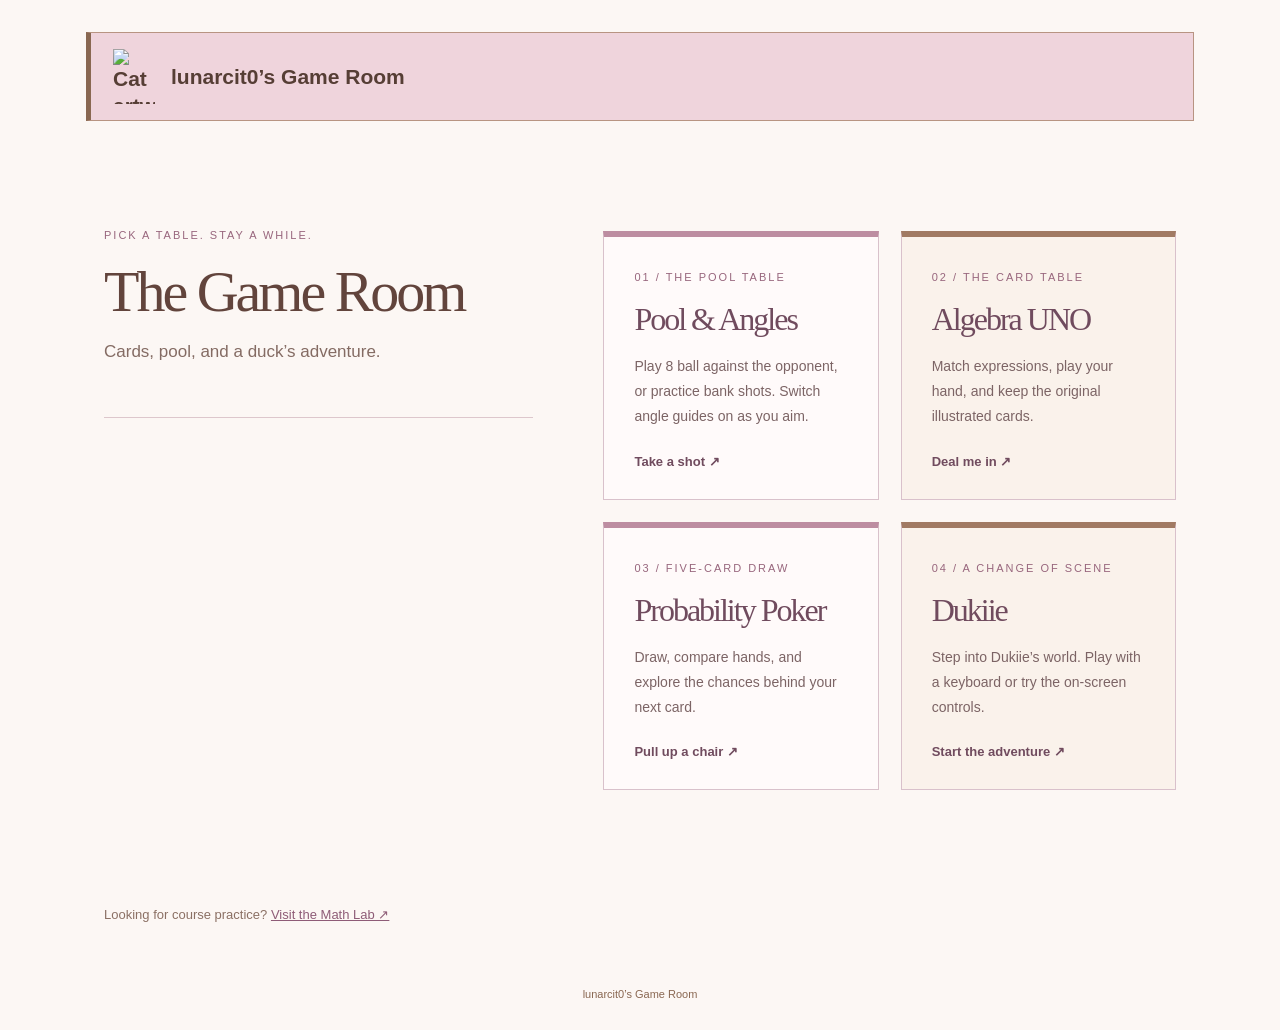
==== index.html @ a86b3151 "Add files via upload" ====
<!doctype html><html lang="en"><head><meta charset="utf-8"><meta name="viewport" content="width=device-width,initial-scale=1"><title>lunarcit0’s Game Room</title><meta name="description" content="Play pool, Algebra UNO, Probability Poker, and Dukiie."><link rel="stylesheet" href="style.css?v=compact-table-1"><link rel="stylesheet" href="game-room.css"></head><body class="home-page"><header><a href="./" class="brand"><img class="brand-cat" src="assets/louis-wain-cat.jpg" width="42" height="55" alt="Cat artwork by Louis Wain"> lunarcit0’s Game Room</a></header><main class="game-room"><section class="room-intro"><span class="room-kicker">PICK A TABLE. STAY A WHILE.</span><h1>The Game Room</h1><p>Cards, pool, and a duck’s adventure.</p></section><section class="room-games" aria-label="Choose a game"><a href="pool.html"><span class="room-number">01 / THE POOL TABLE</span><h2>Pool & Angles</h2><p>Play 8 ball against the opponent, or practice bank shots. Switch angle guides on as you aim.</p><span class="room-enter">Take a shot ↗</span></a><a href="algebra-uno.html"><span class="room-number">02 / THE CARD TABLE</span><h2>Algebra UNO</h2><p>Match expressions, play your hand, and keep the original illustrated cards.</p><span class="room-enter">Deal me in ↗</span></a><a href="poker.html"><span class="room-number">03 / FIVE-CARD DRAW</span><h2>Probability Poker</h2><p>Draw, compare hands, and explore the chances behind your next card.</p><span class="room-enter">Pull up a chair ↗</span></a><a href="dukiie.html"><span class="room-number">04 / A CHANGE OF SCENE</span><h2>Dukiie</h2><p>Step into Dukiie’s world. Play with a keyboard or try the on-screen controls.</p><span class="room-enter">Start the adventure ↗</span></a></section><p class="room-learning">Looking for course practice? <a href="https://modulo-quest-mariana.ablepearl128.chatgpt.site">Visit the Math Lab ↗</a></p></main><footer>lunarcit0’s Game Room</footer></body></html>
---- style.css ----
:root{--ink:#3f3039;--muted:#7a6872;--green:#92536f;--yellow:#efc961;--cream:#fcf7f9;--line:#eadce2}*{box-sizing:border-box}body{margin:0;background:var(--cream);color:var(--ink);font-family:Arial,sans-serif}header{max-width:1180px;margin:auto;padding:32px 36px;display:flex;align-items:center;justify-content:space-between}.brand{display:flex;align-items:center;gap:12px;font-weight:700;font-size:21px;text-decoration:none;color:var(--ink)}.logo{display:grid;place-items:center;width:38px;height:38px;border-radius:12px;background:var(--green);color:white;font-size:26px}.pill,.eyebrow,.mini{font-size:10px;letter-spacing:1.8px;font-weight:700}.pill{border:1px solid var(--line);padding:11px 16px;border-radius:30px;color:var(--muted)}main{max-width:1110px;margin:42px auto 64px;padding:0 36px;display:grid;grid-template-columns:0.9fr 1.2fr;gap:70px;align-items:start}.eyebrow{color:var(--green)}h1{font-family:Georgia,serif;font-size:76px;line-height:1.03;font-weight:400;letter-spacing:-3px;margin:24px 0}h1 em{color:var(--green)}.intro>p{color:var(--muted);line-height:1.7;font-size:17px}.lesson{margin-top:34px;padding:22px 25px;background:#f8e6ee;border-radius:16px;max-width:310px}.lesson p{line-height:1.6;font-size:16px}.lesson code{display:block;font-size:18px;color:var(--green);font-weight:700}.lesson small{display:block;margin-top:16px;color:var(--muted)}.footer-note{font-size:13px!important;margin-top:28px}.game{background:#fffef9;border:1px solid var(--line);border-radius:24px;box-shadow:0 18px 55px #3e232e08;overflow:hidden}.stats{display:flex;justify-content:space-between;padding:25px 30px}.stats div{display:grid;gap:9px}.mini{color:var(--muted)}.stats b{font-size:20px}.track{height:4px;background:#f0e5ea}.track div{height:100%;width:0;background:var(--green);transition:width .3s}.question-area{padding:30px}.level{display:inline-block;background:#f2e7ec;color:var(--green);padding:8px 12px;border-radius:20px;font-size:10px;letter-spacing:1px;font-weight:700}#prompt{color:var(--muted);margin:25px 0 10px}h2{font-family:Georgia,serif;font-size:54px;font-weight:400;margin:0 0 27px;letter-spacing:-2px}h2 span{font-family:Arial,sans-serif;font-size:24px;color:var(--muted);letter-spacing:0}label{font-size:12px;display:block;margin-bottom:10px;color:var(--muted)}.answer-row{display:flex;gap:12px}input{width:100px;min-width:0;border:1px solid #dfc8d3;border-radius:12px;background:white;padding:14px;font-size:26px;text-align:center;color:var(--ink)}button{cursor:pointer;border:0;border-radius:12px;padding:16px 21px;font-size:14px;font-weight:700;background:var(--green);color:white}.answer-row button{flex:1;display:flex;align-items:center;justify-content:space-between}button:hover{filter:brightness(1.08)}button:disabled{opacity:.5;cursor:default}input:focus-visible,button:focus-visible,a:focus-visible{outline:3px solid var(--yellow);outline-offset:3px}.tools{display:flex;align-items:center;justify-content:space-between;gap:8px;margin-top:14px}.tools span{color:var(--muted);font-size:10px}.text-button{background:transparent;color:var(--green);padding:8px 0;font-size:12px}#feedback{font-size:14px;line-height:1.6;margin-top:14px}#feedback:empty{display:none}#next,#restart{margin-top:18px;background:var(--yellow);color:var(--ink);width:100%}#visual{border-top:1px solid var(--line);padding:23px 30px;background:#f7eff2}.visual-header{display:flex;justify-content:space-between;gap:12px;align-items:center}#caption{font-size:11px;color:var(--muted)}#groups{display:flex;flex-wrap:wrap;gap:9px;margin-top:20px}.group{display:flex;flex-wrap:wrap;gap:5px;border:1px solid #d8b9c6;border-radius:9px;padding:8px;max-width:102px}.dot{width:10px;height:10px;border-radius:50%;background:#c58ca7}.leftover{border-color:#d4af48;background:#fbefc8}.leftover .dot{background:#b5841c}#equation{font-family:monospace;font-size:15px;margin:20px 0 8px}#congruence{color:var(--muted)}.card-foot{padding:18px 30px;border-top:1px solid var(--line);font-size:11px;color:var(--muted)}footer{text-align:center;color:var(--muted);font-size:11px;padding:0 20px 30px}[hidden]{display:none!important}@media(max-width:800px){header{padding:24px}.pill{display:none}main{margin-top:15px;padding:0 24px;grid-template-columns:1fr;gap:28px;max-width:560px}h1{font-size:60px}.intro>p{font-size:15px}.lesson{display:none}.footer-note{margin-bottom:0}.question-area{padding:24px}h2{font-size:48px}.stats{padding:22px 24px}.tools span{display:none}}

.topic-picker{padding:22px 30px 18px;border-bottom:1px solid var(--line)}.topic-picker label{font-size:10px;letter-spacing:1.5px;font-weight:700}.topic-picker select{width:100%;padding:12px;background:#fffef9;border:1px solid #dfc8d3;border-radius:9px;font:inherit;color:var(--ink)}.topic-picker small{display:block;margin-top:10px;color:var(--muted);font-size:11px}#choices{display:grid;gap:9px}#choices button{background:#f1e7eb;color:var(--ink);text-align:left;font-weight:400;line-height:1.5;padding:13px 16px;border:1px solid transparent}#choices button.correct{border-color:var(--green);background:#ebdce2}#choices button.wrong{border-color:#b35441;background:#f9e8e1}h2.concept{font-family:Arial,sans-serif;font-size:23px;line-height:1.5;letter-spacing:0;margin-bottom:23px}#answer.set-answer{width:160px;font-size:18px}.topic-picker select:focus-visible{outline:3px solid var(--yellow);outline-offset:3px}

.session-clock{display:flex;align-items:center;gap:14px;padding:16px 30px;background:#f2e7ec}.session-clock span{font-size:10px;letter-spacing:1.5px;color:var(--muted)}.session-clock b{font-variant-numeric:tabular-nums;font-size:20px}.session-clock button{margin-left:auto;background:transparent;color:var(--green);padding:5px 10px;font-size:12px}#concept-visual{padding:24px 30px;border-top:1px solid var(--line);background:#f7eff2}#concept-visual h3{font-size:11px;letter-spacing:1px;margin:0 0 18px;color:var(--green)}#concept-visual svg{width:100%;height:auto;display:block}#concept-visual table{width:100%;border-collapse:collapse;font-size:13px;text-align:center}#concept-visual td,#concept-visual th{border:1px solid #e6cfdb;padding:9px}#concept-visual th{background:#eddee4}#concept-visual .fail{background:#f5ddd4}#concept-visual p{font-size:13px;line-height:1.6}.concept-flow{display:grid;gap:8px}.concept-node{background:white;border:1px solid #e6cfdb;border-radius:10px;padding:13px;font-size:14px;line-height:1.6}.concept-arrow{text-align:center;color:var(--green)}

#open-explorer{margin-top:16px;background:#f8e6ee;color:var(--green)}.function-lab{max-width:1038px;margin:0 auto 60px;background:#fffef9;border:1px solid var(--line);border-radius:24px;padding:30px}.lab-top{display:flex;justify-content:space-between;align-items:center;gap:20px;margin-bottom:24px}.lab-top h2{font-size:36px;margin:14px 0 0}.lab-top select{display:block;padding:12px;margin-top:8px;border:1px solid #dfc8d3;border-radius:9px;background:white;color:var(--ink)}.explorer{margin-bottom:24px}.explorer svg{display:block;width:100%;max-height:460px;background:#fff;border:1px solid #eadce2;border-radius:12px}.slider-row{display:flex;align-items:center;gap:15px;margin:16px 0}.slider-row label{width:80px;margin:0;font-size:14px}.slider-row input{flex:1;width:auto;padding:0;accent-color:var(--green)}.slider-row output{min-width:45px;font-variant-numeric:tabular-nums}.graph-result{padding:14px;border-radius:9px;background:#f8e6ee;font-size:14px;line-height:1.6}.graph-legend{font-size:12px;line-height:1.7;color:var(--muted);margin:12px 0}.explorer select{padding:10px;width:100%;border:1px solid #dfc8d3;border-radius:9px;margin-bottom:12px;background:white;color:var(--ink)}.explorer h3{margin-top:15px!important}.function-lab svg{width:100%}@media(max-width:800px){.function-lab{margin:0 24px 40px;padding:20px}.lab-top{display:block}.lab-top label{margin-top:20px}.lab-top select{width:100%}}

html{scroll-behavior:smooth;scroll-padding-top:20px}nav{display:flex;gap:20px}nav a{color:var(--green);font-size:13px;text-decoration:none;font-weight:700}.probability-section{max-width:1038px;margin:0 auto 60px}.prob-grid{display:grid;grid-template-columns:1.2fr 1fr;gap:28px}.probability-section h2{letter-spacing:-1px}.binomial-lab{background:#f8e6ee;border-radius:24px;padding:28px}.binomial-lab h3{font-family:Georgia,serif;font-weight:400;font-size:32px;margin:20px 0}.binomial-lab p{font-size:14px;line-height:1.7}.binomial-lab small{display:block;color:var(--muted);line-height:1.6;font-size:11px}.binomial-lab .lesson{background:#f9f1f4;padding:18px;max-width:none}.binomial-lab code{font-size:13px}.probability-section svg{width:100%;display:block}#prob-answer{width:130px;font-size:19px}#prob-feedback{font-size:14px;line-height:1.8;margin:15px 0;white-space:pre-line}#prob-next,#prob-restart{width:100%;background:var(--yellow);color:var(--ink);margin-top:18px}#prob-chart{background:#f7eff2;border-radius:12px;padding:12px}#bin-chart{background:#fffef9;border-radius:12px;padding:10px}#prob-question{margin-top:22px;font-size:21px}@media(max-width:800px){.probability-section{margin:0 24px 40px}.prob-grid{grid-template-columns:1fr}.probability-section .lab-top h2{font-size:32px}}

.math-friends{display:block;width:100%;max-width:380px;height:auto;margin:24px 0 10px}.intro .lesson{margin-top:20px}.binomial-lab{position:relative}.dice-sticker{width:160px;height:120px;overflow:hidden;float:right;margin:-8px -8px 8px 8px;pointer-events:none}.dice-sticker img{width:430px;max-width:none;height:auto;transform:translate(-274px,-96px)}@media(max-width:800px){.math-friends{max-width:320px;margin-top:15px}.dice-sticker{width:140px;height:108px}.dice-sticker img{width:380px;transform:translate(-240px,-84px)}}

#num-answer{width:135px;font-size:19px}#num-feedback{font-size:14px;line-height:1.8;white-space:pre-line;margin:16px 0}#num-method{width:100%;padding:12px;border:1px solid #dfc8d3;border-radius:9px;background:#fffef9;color:var(--ink)}#num-plot{background:#fffef9;border-radius:12px;padding:8px}#num-table{overflow-x:auto;margin:15px 0}#num-table table{width:100%;border-collapse:collapse;font-size:11px;font-variant-numeric:tabular-nums}#num-table td,#num-table th{padding:7px;border-bottom:1px solid #e6cfdb;text-align:right}#num-next,#num-restart{width:100%;background:var(--yellow);color:var(--ink);margin-top:18px}.num-choices{display:grid;gap:8px}.num-choices button{text-align:left;background:#f1e7eb;color:var(--ink);font-weight:400;line-height:1.5}#num-question{font-size:21px;margin-top:22px}#num-visual{padding:15px;background:#f7eff2;border-radius:12px;font-family:monospace;font-size:13px;line-height:1.7}nav{flex-wrap:wrap}@media(max-width:600px){header{gap:15px;align-items:flex-start}.brand{font-size:16px}nav{gap:10px;max-width:105px}}

.math-friends{max-width:230px;margin:20px auto 10px}

.practice-mode{max-width:1038px;margin:12px auto 0;padding:16px 22px;border:1px solid var(--line);border-radius:14px;background:#f8e6ee;display:flex;gap:20px;align-items:center}.practice-mode label{margin:0;color:var(--ink);font-size:14px;font-weight:700;display:flex;align-items:center;gap:10px}.practice-mode input{width:18px;height:18px;accent-color:var(--green)}.practice-mode span{font-size:12px;color:var(--muted)}@media(max-width:800px){.practice-mode{margin:10px 24px;display:block}.practice-mode span{display:block;margin-top:10px}}

.progress-panel{max-width:1038px;margin:30px auto;padding:24px;background:#fffef9;border:1px solid var(--line);border-radius:20px}.progress-title{display:flex;justify-content:space-between;gap:15px;align-items:center}.progress-title h2{font-size:30px;margin:12px 0 20px;letter-spacing:-1px}#progress-cards{display:grid;grid-template-columns:repeat(3,1fr);gap:16px}.progress-card{padding:18px;background:#f4ebef;border-radius:12px}.progress-card h3{margin:0 0 12px;font-size:16px}.progress-card p{font-size:12px;line-height:1.7;color:var(--muted)}.progress-card button{width:100%;font-size:12px;padding:12px}.progress-bar{height:6px;background:#e6d2da;border-radius:8px;overflow:hidden}.progress-bar span{display:block;height:100%;background:var(--green)}#progress-note{font-size:11px;color:var(--muted);margin-bottom:0}@media(max-width:800px){.progress-panel{margin:24px}.progress-title{display:block}#progress-cards{grid-template-columns:1fr}}

.step-checks{border:1px solid #e6cfdb;border-radius:12px;padding:16px;margin:18px 0;background:#fff3f7}.step-checks summary{cursor:pointer;font-size:13px;font-weight:700;color:var(--green)}.step-checks p{font-size:11px;color:var(--muted);line-height:1.6}.step-line{margin:14px 0}.step-line label{font-size:12px}.step-line input{width:100%;padding:9px;font-size:16px;text-align:left}.step-checks button{font-size:12px;padding:10px}.step-result{font-size:12px;line-height:1.7;white-space:pre-line;margin-top:10px}


.counting-steps h3{font-size:12px;letter-spacing:1px;text-transform:uppercase;color:var(--green);margin:4px 0 15px}.count-stage{background:#fffef9;border:1px solid #e6cfdb;border-radius:10px;padding:16px}.count-stage span{display:block;font-size:12px;color:var(--muted);margin-bottom:9px}.count-stage strong{display:block;font-size:19px;line-height:1.5;overflow-wrap:anywhere}.count-times{text-align:center;color:var(--green);font-size:22px;padding:6px}.count-total{background:#ead9e0;border-radius:10px;padding:16px;margin-top:14px;font-size:17px;line-height:1.6}.counting-steps p{font-size:12px;line-height:1.7;color:var(--muted);margin-bottom:3px}

#progress-cards{grid-template-columns:repeat(2,1fr)}#ode-answer{width:135px;font-size:19px}#ode-question{font-size:21px;margin-top:22px}#ode-feedback{font-size:14px;line-height:1.8;white-space:pre-line;margin:16px 0}#ode-worked{background:#fff3f7;border-radius:12px;padding:15px;font-size:13px;line-height:1.8;white-space:pre-line}#ode-next,#ode-restart{width:100%;background:var(--yellow);color:var(--ink);margin-top:18px}#ode-model{width:100%;padding:12px;border:1px solid #dfc8d3;border-radius:10px;background:#fffef9;color:var(--ink)}#ode-plot{background:#fffef9;border-radius:12px;padding:8px}@media(max-width:800px){#progress-cards{grid-template-columns:1fr}}

#arithmetic>.game{max-width:650px;margin:auto}#ar-question{font-size:38px;letter-spacing:0;line-height:1.4;margin:0 0 20px}#ar-feedback{font-size:15px;line-height:1.8;margin:16px 0}#ar-next,#ar-restart{width:100%;background:var(--yellow);color:var(--ink);margin-top:16px}@media(max-width:600px){#ar-question{font-size:30px}}

.free-grid{display:grid;grid-template-columns:280px minmax(0,1fr);gap:24px}.free-controls>input{width:100%;text-align:left;font-family:monospace;font-size:15px;padding:11px;margin-bottom:14px}.syntax-help{font-size:11px;line-height:1.7;color:var(--muted)}.axis-inputs{display:grid;grid-template-columns:1fr 1fr;gap:10px;margin:15px 0}.axis-inputs input{width:100%;padding:9px;font-size:15px}.axis-inputs label{margin:0;font-size:12px}.free-controls>button{width:100%}.zoom-buttons{display:flex;gap:6px;margin-top:10px}.zoom-buttons button{padding:10px;font-size:11px;flex:1;background:#f8e6ee;color:var(--green)}#free-error{color:#a04734;font-size:12px;line-height:1.6;margin-top:12px;white-space:pre-line}#free-canvas{display:block;width:100%;height:440px;background:white;border:1px solid var(--line);border-radius:12px;touch-action:none;cursor:grab}#free-coordinates{font-size:12px;line-height:1.6;color:var(--muted);font-variant-numeric:tabular-nums;min-height:36px}#free-method{width:100%;padding:10px;border:1px solid #dfc8d3;border-radius:9px}#free-root-result{font-size:12px;line-height:1.7;overflow-x:auto;margin-top:12px}#free-root-result table{width:100%;border-collapse:collapse;font-variant-numeric:tabular-nums}#free-root-result td,#free-root-result th{text-align:right;padding:6px;border-bottom:1px solid var(--line)}@media(max-width:800px){.free-grid{grid-template-columns:1fr}#free-canvas{height:360px}}

/* Touch-friendly scratch paper, one board per practice card. */
.scratch-board{margin-top:24px;border:1px solid #ead4df;border-radius:14px;background:#fff3f7;overflow:hidden;text-align:left}
.scratch-board summary{padding:14px 16px;cursor:pointer;font-weight:700;color:#89536c;min-height:44px;box-sizing:border-box}
.scratch-tools{display:flex;flex-wrap:wrap;gap:8px;padding:0 12px}
.scratch-tools button{min-height:44px;padding:8px 14px;border:1px solid #e2c5d3;border-radius:9px;background:white;color:#89536c;font:inherit;cursor:pointer}
.scratch-tools button[aria-pressed="true"]{background:#89536c;color:white}
.scratch-tools button:disabled{opacity:.45;cursor:default}
.scratch-help{font-size:12px!important;line-height:1.5!important;padding:0 12px;margin:10px 0!important;color:#806977}
.scratch-board canvas{display:block;width:100%;height:260px;background:white;touch-action:none;cursor:crosshair}
.scratch-board summary:focus-visible,.scratch-tools button:focus-visible{outline:3px solid #b77892;outline-offset:-3px}

/* Keep iOS selection handles and long-press callouts out of the drawing surface. */
.scratch-board,.scratch-board *{-webkit-user-select:none;user-select:none;-webkit-touch-callout:none}
.scratch-board canvas{touch-action:none;-webkit-user-drag:none}

/* Suppress tap zoom on tools, while retaining pinch zoom elsewhere. */
.scratch-board summary,.scratch-tools button{touch-action:manipulation}
@media(max-width:800px){.free-controls>input,.axis-inputs input,select{font-size:16px}}
.cat-art{width:min(100%,260px);margin:24px auto 18px}.cat-art img{display:block;width:100%;height:auto;border-radius:12px}.cat-art figcaption{margin-top:8px;font-size:12px;line-height:1.5;color:var(--muted);text-align:center}

.minimal-graph{padding:0;overflow:hidden}.minimal-graph .lab-top{margin:0;padding:20px 24px;border-bottom:1px solid var(--line)}.minimal-graph .lab-top h2{font-size:26px;margin:0}.minimal-graph .free-grid{grid-template-columns:260px minmax(0,1fr);gap:0}.minimal-graph .free-controls{padding:12px 0;border-right:1px solid var(--line)}.expression-row{display:flex;align-items:center;gap:10px;padding:16px;border-bottom:1px solid var(--line)}.expression-row label{margin:0;font-size:20px;white-space:nowrap;font-weight:700}.expression-row input{width:100%;min-width:0;font-size:18px;padding:8px 0;text-align:left;border:0;border-radius:0;background:transparent;font-family:monospace}.curve-one{color:#92536f}.curve-two{color:#bc6981}.curve-three{color:#b5841c}.graph-tip{font-size:12px;color:var(--muted);padding:0 16px;line-height:1.6}.minimal-graph #free-error{padding:0 16px}.graph-surface{position:relative;min-width:0}.minimal-graph #free-canvas{height:460px;border:0;border-radius:0}.graph-toolbar{position:absolute;right:12px;top:12px;display:grid;gap:6px}.graph-toolbar button{width:42px;height:42px;padding:0;background:#fff;color:var(--ink);border:1px solid var(--line);border-radius:8px;font-size:24px;box-shadow:0 2px 5px #0000000d;touch-action:manipulation}.minimal-graph #free-coordinates{margin:0;padding:8px 12px;font-size:11px;min-height:32px;border-top:1px solid var(--line)}@media(max-width:800px){.minimal-graph .free-grid{grid-template-columns:1fr}.minimal-graph .free-controls{border-right:0;border-bottom:1px solid var(--line);padding:0}.expression-row{padding:10px 14px}.graph-tip{margin:8px 0}.minimal-graph #free-canvas{height:360px}}

.intro h1.hero-quote{font-size:clamp(28px,3.2vw,40px);line-height:1.22;letter-spacing:-.025em;font-style:italic;font-weight:400;margin-bottom:14px;overflow-wrap:break-word}.intro p.quote-credit{font-size:13px;line-height:1.5;margin:0 0 24px;color:var(--muted)}

/* Soft pink primary actions with dark, readable labels. */
:root{--green:#92536f;--pink:#f1cddd}
button{background:var(--pink);color:#533448}button.text-button,.text-button{background:transparent;color:#89536c}.logo{background:#f1cddd;color:#533448}.scratch-tools button[aria-pressed="true"]{background:#f1cddd;color:#533448}.scratch-tools button{color:#89536c}.curve-one{color:#92536f}#math391>.prob-grid{grid-template-columns:minmax(0,1fr)}

.logo{font-family:Georgia,serif;font-size:24px;letter-spacing:-1px}

/* Warm cocoa details alongside the existing pink palette. */
:root{--ink:#49372f;--muted:#816f65;--brown:#896751;--cream:#fcf7f4}
.intro h1.hero-quote{color:#674c3e}.intro p.quote-credit,.cat-art figcaption{color:#896751}
.eyebrow,.topic-picker>label,.mini{color:#896751}
.lesson{background:#f4e9df;border-color:#dfc9b8}.lesson code{color:#79583f}
.cat-art img{box-shadow:0 3px 12px #79583f18}
footer{color:#896751}.graph-toolbar button{border-color:#dfcdbf;color:#79583f}

#bit-question{font-size:clamp(22px,3vw,32px);line-height:1.4}#bit-feedback{white-space:pre-line;font-size:14px;line-height:1.8;margin-top:16px}#bit-answer{width:160px}

.uno-rules{border:1px solid #dfcdbf;border-radius:14px;padding:16px;margin-bottom:20px;background:#fffaf6;font-size:14px;line-height:1.8}.uno-rules summary{cursor:pointer;font-weight:700}.uno-rules li{margin:10px 0}.uno-rules p{font-size:12px;color:var(--muted)}.uno-table{background:#f9eaf0;border:1px solid #e4cbd7;border-radius:22px;padding:24px}.uno-table-heading,.uno-hand-heading{display:flex;gap:16px;align-items:center;justify-content:space-between;flex-wrap:wrap}.uno-table-heading{font-size:14px}.uno-center{display:flex;justify-content:center;align-items:center;gap:26px;margin:28px 0}.uno-center .mini{display:block;margin-bottom:10px}.algebra-card{width:92px;min-height:128px;flex:0 0 92px;border:2px solid #ffffff;border-radius:13px;padding:12px 6px;display:inline-flex;align-items:center;justify-content:center;box-shadow:0 3px 6px #49372f16;font-family:Georgia,serif;font-size:25px;color:#49372f;overflow-wrap:anywhere;cursor:pointer}.family-0{background:#f1cddd}.family-1{background:#dec7b4}.family-2{background:#ded0ec}.family-3{background:#f5e1b1}.card-wild{background:linear-gradient(135deg,#f1cddd,#dec7b4,#ded0ec,#f5e1b1)}.algebra-card:disabled{opacity:.7;cursor:default}.algebra-card:focus-visible{outline:3px solid #89536c;outline-offset:3px}.algebra-card:not(:disabled):hover{transform:translateY(-4px)}#uno-hand{display:flex;gap:10px;flex-wrap:wrap;padding:12px 0}#uno-message{font-size:14px;line-height:1.7;min-height:48px}#uno-challenge{padding:18px;background:#fffaf8;border:1px solid #e3cbd6;border-radius:12px;margin:16px 0}#uno-equation{font-family:Georgia,serif;font-size:24px;margin:0 0 16px}#uno-coefficient{width:110px}#uno-cancel{margin-top:12px}.uno-color{padding:14px;color:#49372f;border:1px solid #fff;margin:4px;min-height:44px}.uno-hand-heading h3{font-size:16px}.uno-history{font-size:13px;line-height:1.7;margin-top:18px}.uno-history summary{cursor:pointer}.uno-history li{margin:7px 0}#uno-top{cursor:default}.uno-table button{touch-action:manipulation}@media(max-width:600px){.uno-table{padding:16px}.algebra-card{width:78px;flex-basis:78px;min-height:112px;font-size:22px}.uno-center{gap:18px}.uno-table-heading{align-items:flex-start}.uno-rules ol{padding-left:20px}}

/* Original embedded artwork, displayed uncropped. */
.algebra-card.original-card{padding:0;border:0;min-height:0;height:auto;aspect-ratio:180.33 / 254.8;background:transparent;overflow:hidden;border-radius:4px}.original-card img{display:block;width:100%;height:100%;object-fit:contain;pointer-events:none;-webkit-user-select:none;user-select:none;-webkit-touch-callout:none}.original-card:disabled{opacity:1}.uno-color.family-0{background:#b6ebcf}.uno-color.family-1{background:#bfd5f2}.uno-color.family-2{background:#f6c2c2}.uno-color.family-3{background:#fff0a9}

/* Square panels and banners. */
.game,.function-lab,.binomial-lab,.practice-mode,.lesson,.scratch-board,.uno-table,.uno-rules,.step-checks,.graph-result,.concept-node,#prob-chart,#bin-chart,#num-plot,#num-visual,#uno-challenge,.level,.pill{border-radius:0}

/* Separate subject pages with a compact home menu. */
.home-layout{grid-template-columns:minmax(0,.85fr) minmax(0,1.25fr);align-items:start}.subject-menu{display:grid;grid-template-columns:1fr 1fr;gap:14px}.subject-link{display:block;padding:22px 18px;border:1px solid #dfc8d3;background:#fffaf8;color:var(--ink);text-decoration:none;transition:background .15s}.subject-link:hover{background:#f8e6ee}.subject-link:focus-visible{outline:3px solid #92536f;outline-offset:3px}.subject-link h2{font-family:Georgia,serif;font-size:22px;margin:0 0 9px}.subject-link p{font-size:13px;line-height:1.6;color:var(--muted);margin:0}.page-heading{max-width:1038px;margin:20px auto 24px}.page-heading>a{font-size:14px;color:#89536c;text-decoration:none}.page-heading h1{font-size:38px;line-height:1.2;margin:22px 0 10px}.page-heading p{font-size:15px;color:var(--muted)}.subject-page main#math308{display:block;max-width:1038px;padding:0;margin:28px auto 60px}.subject-page .probability-section{margin-top:28px}.subject-page .function-lab{margin-top:28px}.subject-page .practice-mode{margin-bottom:24px}.subject-page .probability-section>.lab-top{display:none}.subject-page #algebra-uno>.lab-top{display:flex}.subject-page #algebra-uno>.lab-top>div{display:none}.subject-page .minimal-graph>.lab-top{display:none}@media(max-width:800px){.home-layout{grid-template-columns:1fr}.subject-menu{grid-template-columns:1fr 1fr}.page-heading{margin:16px 24px 24px}.page-heading h1{font-size:32px}.subject-page main#math308{margin:24px}.subject-link{padding:18px 14px}.subject-link h2{font-size:20px}}@media(max-width:380px){.subject-menu{grid-template-columns:1fr}}

.brand-cat{display:block;width:42px;height:55px;object-fit:contain;flex-shrink:0}.artist-credit{display:block;margin-top:8px;font-size:11px}

/* Distinct rectangular masthead. */
header .brand{width:100%;padding:16px 22px;background:#efd4dc;border:1px solid #b89482;border-left:5px solid #896751;border-radius:0;color:#563e35;gap:16px;min-width:0;line-height:1.3}header .brand:focus-visible{outline:3px solid #92536f;outline-offset:4px}@media(max-width:600px){header .brand{padding:12px 14px;font-size:19px;gap:12px}}

/* Pixel-art card table. Original card faces remain unchanged. */
.uno-table{background:#f6e9e7;border-color:#d5bba9;padding:20px;overflow:hidden}.uno-scene{position:relative;isolation:isolate;margin:12px 0 20px;padding-top:170px}.uno-opponent{position:absolute;top:0;left:50%;transform:translateX(-50%);width:240px;height:205px;z-index:2;pointer-events:none}.opponent-portrait svg{display:block;width:240px;height:164px;image-rendering:pixelated}#uno-computer-hand{position:absolute;top:125px;left:50%;transform:translateX(-50%);display:flex;justify-content:center;width:230px;height:75px}.card-back{background:repeating-linear-gradient(45deg,#86596d 0 5px,#a9748a 5px 10px);border:3px solid #f8e4d4;color:#fff1df;box-shadow:2px 3px 0 #604333;display:flex;justify-content:center;align-items:center;font-family:Georgia,serif}.opponent-card{display:flex;width:43px;height:62px;flex:0 0 43px;margin-left:-21px;transform:rotate(var(--fan-angle));transform-origin:center bottom;font-size:20px}.opponent-card:first-child{margin-left:0}.uno-felt{position:relative;padding:32px 24px 20px;background:#dfb6ba;border:10px solid #99735b;box-shadow:inset 0 0 0 3px #bc9185,0 5px 0 #715440;min-height:270px}.table-rim{position:absolute;inset:10px;border:1px dashed #b58683;pointer-events:none}.uno-scene .uno-center{gap:44px;margin:10px 0 16px;position:relative;z-index:3}.uno-pile{text-align:center}.uno-pile>.mini{display:block;margin-bottom:12px;color:#634b40}.uno-deck{width:92px;height:130px;padding:0;border-radius:0;font-size:15px;line-height:1.5;letter-spacing:2px}.uno-deck:disabled{opacity:.8;cursor:default}.uno-scene #uno-top{width:92px;height:130px;display:flex;box-shadow:3px 4px 0 #71544066;transform:rotate(5deg)}.uno-scene #uno-active{text-align:center;margin:8px 0 0;font-size:13px;color:#573e36;position:relative}.uno-hand-heading{margin-top:18px}#uno-hand{flex-wrap:nowrap;overflow-x:auto;align-items:flex-end;padding:20px 10px 16px;min-height:165px;gap:0;scrollbar-width:thin}#uno-hand .algebra-card{position:relative;flex:0 0 92px;margin-left:-14px;transform:rotate(-2deg);transition:transform .18s;box-shadow:-2px 0 5px #49372f24}#uno-hand .algebra-card:first-child{margin-left:0}#uno-hand .algebra-card:nth-child(even){transform:rotate(2deg)}#uno-hand .algebra-card:not(:disabled):hover,#uno-hand .algebra-card:focus-visible{transform:translateY(-12px);z-index:2}.uno-flying{position:fixed;width:64px;height:90px;z-index:1000;pointer-events:none;box-shadow:3px 6px 12px #49372f33}.uno-flying img{width:100%;height:100%;object-fit:contain}.uno-table-heading #uno-turn{background:#fff6f0;padding:8px 12px;border:1px solid #dfc8d3}#uno-challenge{box-shadow:0 3px 0 #d8bdac}@media(max-width:600px){.uno-table{padding:12px}.uno-scene{padding-top:156px}.uno-opponent{transform:translateX(-50%) scale(.9);transform-origin:center top}.uno-felt{padding:30px 12px 16px;border-width:7px;min-height:250px}.uno-scene .uno-center{gap:28px}.uno-deck,.uno-scene #uno-top{width:78px;height:110px}#uno-hand .algebra-card{flex-basis:78px}#uno-hand{min-height:145px}}@media(prefers-reduced-motion:reduce){#uno-hand .algebra-card{transition:none}}

/* Center the discard independently of the draw stack. */
.uno-scene .uno-center{display:block;height:182px;margin:10px 0 16px}.uno-scene .uno-pile{position:absolute;top:0;left:50%;transform:translateX(-50%)}.uno-scene .uno-pile:first-child{left:calc(50% - 140px)}.uno-deck{position:relative;isolation:isolate;box-shadow:3px 3px 0 #f8e4d4,5px 5px 0 #715440,7px 7px 0 #f8e4d4,9px 9px 0 #715440}.uno-scene #uno-top{position:relative;isolation:isolate;box-shadow:2px 3px 0 #fff9f1,4px 5px 0 #b08e7b;transform:rotate(3deg)}.uno-scene .uno-felt{min-height:285px}.uno-deck:disabled{opacity:1}#uno-draw span{background:#704c5d;padding:10px 8px;border:1px solid #e5bcb8}.uno-deck:not(:disabled):hover{filter:brightness(1.08)}@media(max-width:600px){.uno-scene .uno-pile:first-child{left:calc(50% - 96px)}.uno-scene .uno-center{height:155px}.uno-scene .uno-felt{min-height:260px}.uno-deck{width:64px;height:92px}.uno-pile:first-child>.mini{font-size:9px;letter-spacing:1px}}
@media(max-width:380px){.uno-scene .uno-pile:first-child{left:calc(50% - 78px)}.uno-deck{width:52px;height:74px;font-size:12px}#uno-draw span{padding:7px 4px}.uno-pile:first-child>.mini{letter-spacing:0}}

/* Your hand belongs to the near side of the table. */
.uno-player-seat{position:relative;margin:28px -12px -20px;padding:0 10px 18px}.uno-player-seat .uno-hand-heading{margin:0 0 6px;justify-content:center;gap:16px;position:relative;z-index:5}.uno-player-seat .uno-hand-heading h3{font-size:13px;margin:0;color:#634b40}.uno-player-seat #uno-call{padding:9px 12px;font-size:12px;border:1px solid #b89482}.uno-player-seat #uno-hand{position:relative;z-index:3;justify-content:safe center;overflow-x:auto;overflow-y:hidden;padding:40px 18px 20px;margin:0;min-height:190px;gap:0}.uno-player-seat #uno-hand .algebra-card{margin-left:calc(-1 * var(--card-overlap,34px));transform:translateY(var(--player-lift,0px)) rotate(var(--player-angle,0deg));transform-origin:center 180%;transition:transform .18s}.uno-player-seat #uno-hand .algebra-card:first-child{margin-left:0}.uno-player-seat #uno-hand .algebra-card:not(:disabled):hover,.uno-player-seat #uno-hand .algebra-card:focus-visible{transform:translateY(calc(var(--player-lift,0px) - 16px)) rotate(var(--player-angle,0deg));z-index:8}.player-pixel-hands{position:absolute;bottom:0;left:50%;transform:translateX(-50%);width:min(290px,85%);height:56px;z-index:4;pointer-events:none;display:flex;justify-content:space-between}.player-pixel-hands span{width:44px;height:48px;background:#e5b99a;box-shadow:0 12px 0 #a66d84;clip-path:polygon(0 30%,18% 30%,18% 10%,36% 10%,36% 0,64% 0,64% 12%,82% 12%,82% 30%,100% 30%,100% 100%,0 100%)}.player-pixel-hands span:first-child{transform:rotate(14deg)}.player-pixel-hands span:last-child{transform:rotate(-14deg)}@media(max-width:600px){.uno-player-seat{margin-top:24px;padding-left:0;padding-right:0}.uno-player-seat #uno-hand{min-height:170px;padding:35px 12px 16px}.player-pixel-hands{width:min(220px,80%)}.player-pixel-hands span{width:36px;height:42px}.uno-player-seat .uno-hand-heading{gap:10px}.uno-player-seat #uno-call{padding:8px}}

.uno-music-bar{display:flex;align-items:center;flex-wrap:wrap;gap:12px;padding:14px 16px;background:#f4e5e7;border:1px solid #dfc8d3;margin-bottom:18px}.uno-music-bar button{padding:10px 14px;min-height:44px}.uno-music-bar label{margin:0;font-size:12px}.uno-music-bar input{width:110px;min-width:70px;padding:0;accent-color:#92536f}.uno-music-bar span{font-size:12px;color:#816f65}.uno-music-bar small{width:100%;font-size:12px}.uno-music-bar small:empty{display:none}

.uno-credits{font-size:13px;line-height:1.7;color:#816f65;margin:0 0 18px}.uno-credits a{color:#89536c;text-underline-offset:3px}#uno-like-choice button{margin:5px 8px 5px 0;min-height:44px}

/* A smaller tabletop with a wood edge and softly woven felt. */
#algebra-uno>.uno-table{max-width:760px;margin-left:auto;margin-right:auto;padding:18px 22px;background:#f4eae5;border:1px solid #dfcbbd;box-shadow:0 8px 22px #644a3510}.uno-scene{max-width:650px;margin:6px auto 16px;padding-top:140px}.uno-opponent{transform:translateX(-50%) scale(.82);transform-origin:center top}.uno-felt{padding:22px 18px 14px;border:8px solid #987456;border-bottom-width:12px;background-color:#d6a8af;background-image:radial-gradient(ellipse at 50% 35%,#efd2d54d,transparent 72%),repeating-linear-gradient(0deg,#ffffff07 0 1px,transparent 1px 3px),repeating-linear-gradient(90deg,#79503d08 0 1px,transparent 1px 4px);box-shadow:inset 0 1px 7px #68443835,inset 0 0 0 2px #e7c4b6,0 3px 0 #6e503c,0 10px 15px #4c33261a}.table-rim{inset:8px;border:1px solid #9f73754a}.uno-scene .uno-felt{min-height:0}.uno-scene .uno-center{height:155px;margin:4px 0 8px}.uno-scene #uno-top{width:80px;height:113px}.uno-deck{width:75px;height:106px}.uno-scene .uno-pile:first-child{left:calc(50% - 112px)}.uno-player-seat{margin-top:14px;margin-bottom:-12px}.uno-player-seat #uno-hand{min-height:160px;padding-top:32px;padding-bottom:14px}.uno-player-seat #uno-hand .algebra-card{flex-basis:80px;width:80px}.uno-table #uno-message{min-height:0;margin:14px 0 8px}.uno-table .uno-history{margin-top:12px}@media(max-width:600px){#algebra-uno>.uno-table{padding:12px}.uno-scene{padding-top:132px}.uno-opponent{transform:translateX(-50%) scale(.78)}.uno-felt{padding:24px 12px 14px;border-width:7px;border-bottom-width:10px}.uno-scene .uno-pile:first-child{left:calc(50% - 86px)}.uno-deck{width:58px;height:82px}.uno-scene #uno-top{width:72px;height:102px}.uno-player-seat #uno-hand .algebra-card{flex-basis:72px;width:72px}.uno-player-seat #uno-hand{min-height:150px}.uno-scene .uno-center{height:145px}}@media(max-width:380px){.uno-scene .uno-pile:first-child{left:calc(50% - 72px)}.uno-deck{width:48px;height:68px}}
---- game-room.css ----
.game-room{max-width:1120px;margin:48px auto;padding:0 24px}.room-intro{padding:24px 0 38px;border-bottom:1px solid #ddc7cc}.room-kicker,.room-number{font-size:11px;letter-spacing:2px;color:#98667d}.room-intro h1{font:58px Georgia,serif;color:#62443c;margin:15px 0}.room-intro p{color:#846b63;font-size:17px}.room-games{display:grid;grid-template-columns:1fr 1fr;gap:22px;margin:30px 0}.room-games>a{padding:30px;background:#fffafa;border:1px solid #d9c1cb;border-top:6px solid #bd8da1;text-decoration:none;color:#704b5e;transition:background .15s}.room-games>a:nth-child(even){border-top-color:#a17a63;background:#faf2eb}.room-games>a:hover{background:#f0dfe7}.room-games h2{font:32px Georgia,serif;margin:16px 0}.room-games p{font-size:14px;color:#7c6465;line-height:1.8;max-width:380px}.room-enter{display:block;margin-top:24px;font-size:13px;font-weight:bold}.room-learning{font-size:13px;line-height:1.8;color:#8b7064}.room-learning a{color:#8e5c77}a:focus-visible{outline:3px solid #a56e88;outline-offset:4px}@media(max-width:600px){.game-room{margin:20px auto;padding:0 18px}.room-intro h1{font-size:43px}.room-games{grid-template-columns:1fr;gap:16px}.room-games>a{padding:24px}.room-games h2{font-size:30px}}
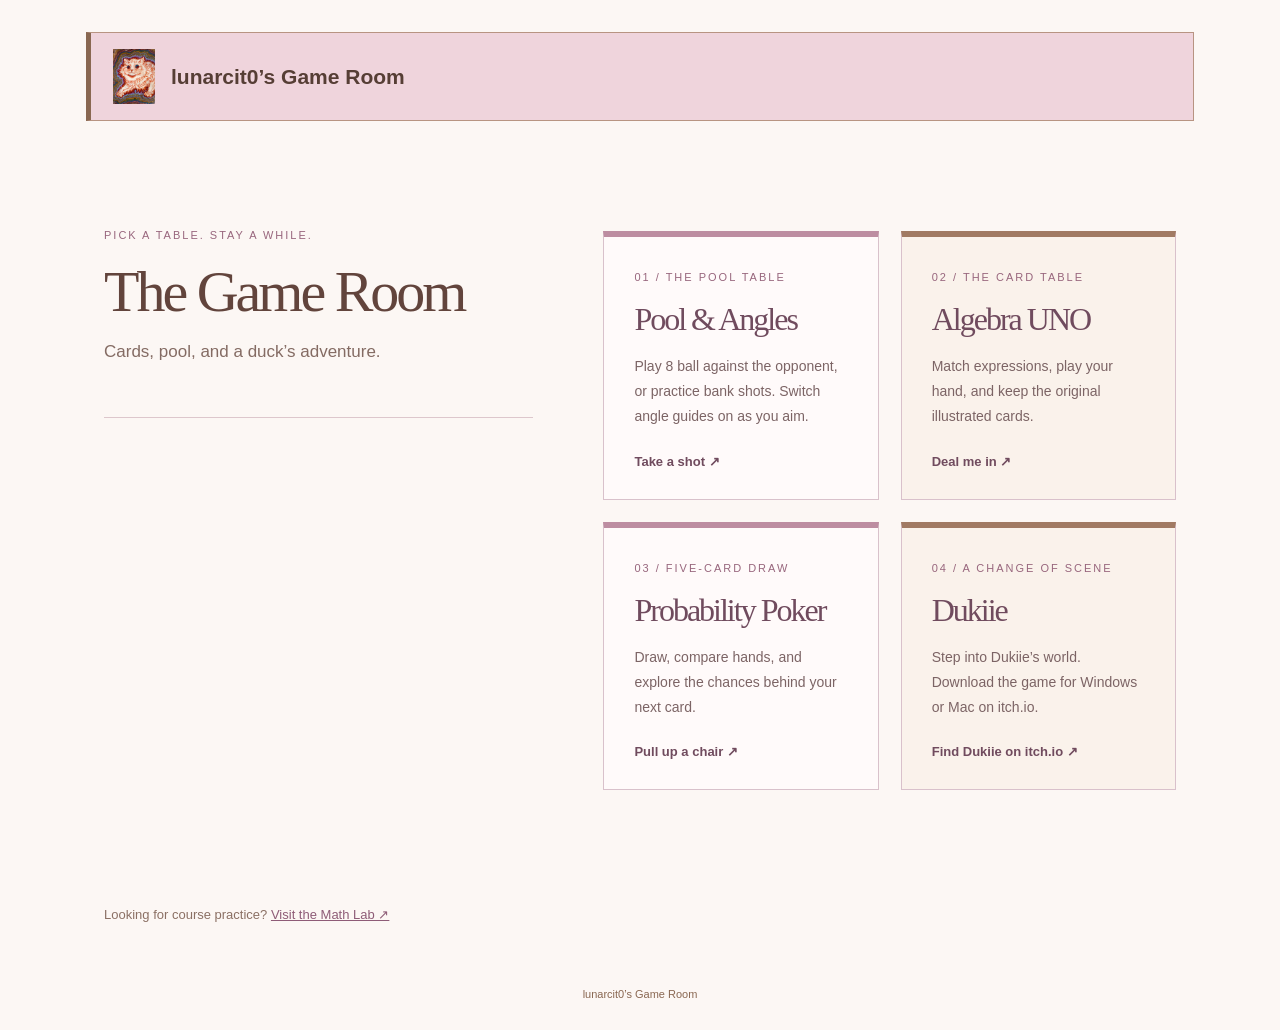
==== commit e5acb2de: "Link Dukiie directly to itch.io" ====
--- a/index.html
+++ b/index.html
@@ -1 +1 @@
-<!doctype html><html lang="en"><head><meta charset="utf-8"><meta name="viewport" content="width=device-width,initial-scale=1"><title>lunarcit0’s Game Room</title><meta name="description" content="Play pool, Algebra UNO, Probability Poker, and Dukiie."><link rel="stylesheet" href="style.css?v=compact-table-1"><link rel="stylesheet" href="game-room.css"></head><body class="home-page"><header><a href="./" class="brand"><img class="brand-cat" src="assets/louis-wain-cat.jpg" width="42" height="55" alt="Cat artwork by Louis Wain"> lunarcit0’s Game Room</a></header><main class="game-room"><section class="room-intro"><span class="room-kicker">PICK A TABLE. STAY A WHILE.</span><h1>The Game Room</h1><p>Cards, pool, and a duck’s adventure.</p></section><section class="room-games" aria-label="Choose a game"><a href="pool.html"><span class="room-number">01 / THE POOL TABLE</span><h2>Pool & Angles</h2><p>Play 8 ball against the opponent, or practice bank shots. Switch angle guides on as you aim.</p><span class="room-enter">Take a shot ↗</span></a><a href="algebra-uno.html"><span class="room-number">02 / THE CARD TABLE</span><h2>Algebra UNO</h2><p>Match expressions, play your hand, and keep the original illustrated cards.</p><span class="room-enter">Deal me in ↗</span></a><a href="poker.html"><span class="room-number">03 / FIVE-CARD DRAW</span><h2>Probability Poker</h2><p>Draw, compare hands, and explore the chances behind your next card.</p><span class="room-enter">Pull up a chair ↗</span></a><a href="dukiie.html"><span class="room-number">04 / A CHANGE OF SCENE</span><h2>Dukiie</h2><p>Step into Dukiie’s world. Play with a keyboard or try the on-screen controls.</p><span class="room-enter">Start the adventure ↗</span></a></section><p class="room-learning">Looking for course practice? <a href="https://modulo-quest-mariana.ablepearl128.chatgpt.site">Visit the Math Lab ↗</a></p></main><footer>lunarcit0’s Game Room</footer></body></html>+<!doctype html><html lang="en"><head><meta charset="utf-8"><meta name="viewport" content="width=device-width,initial-scale=1"><title>lunarcit0’s Game Room</title><meta name="description" content="Play pool, Algebra UNO, Probability Poker, and Dukiie."><link rel="stylesheet" href="style.css?v=compact-table-1"><link rel="stylesheet" href="game-room.css"></head><body class="home-page"><header><a href="./" class="brand"><img class="brand-cat" src="assets/louis-wain-cat.jpg" width="42" height="55" alt="Cat artwork by Louis Wain"> lunarcit0’s Game Room</a></header><main class="game-room"><section class="room-intro"><span class="room-kicker">PICK A TABLE. STAY A WHILE.</span><h1>The Game Room</h1><p>Cards, pool, and a duck’s adventure.</p></section><section class="room-games" aria-label="Choose a game"><a href="pool.html"><span class="room-number">01 / THE POOL TABLE</span><h2>Pool & Angles</h2><p>Play 8 ball against the opponent, or practice bank shots. Switch angle guides on as you aim.</p><span class="room-enter">Take a shot ↗</span></a><a href="algebra-uno.html"><span class="room-number">02 / THE CARD TABLE</span><h2>Algebra UNO</h2><p>Match expressions, play your hand, and keep the original illustrated cards.</p><span class="room-enter">Deal me in ↗</span></a><a href="poker.html"><span class="room-number">03 / FIVE-CARD DRAW</span><h2>Probability Poker</h2><p>Draw, compare hands, and explore the chances behind your next card.</p><span class="room-enter">Pull up a chair ↗</span></a><a href="https://lunarcit0.itch.io/dukiie"><span class="room-number">04 / A CHANGE OF SCENE</span><h2>Dukiie</h2><p>Step into Dukiie’s world. Download the game for Windows or Mac on itch.io.</p><span class="room-enter">Find Dukiie on itch.io ↗</span></a></section><p class="room-learning">Looking for course practice? <a href="https://modulo-quest-mariana.ablepearl128.chatgpt.site">Visit the Math Lab ↗</a></p></main><footer>lunarcit0’s Game Room</footer></body></html>
